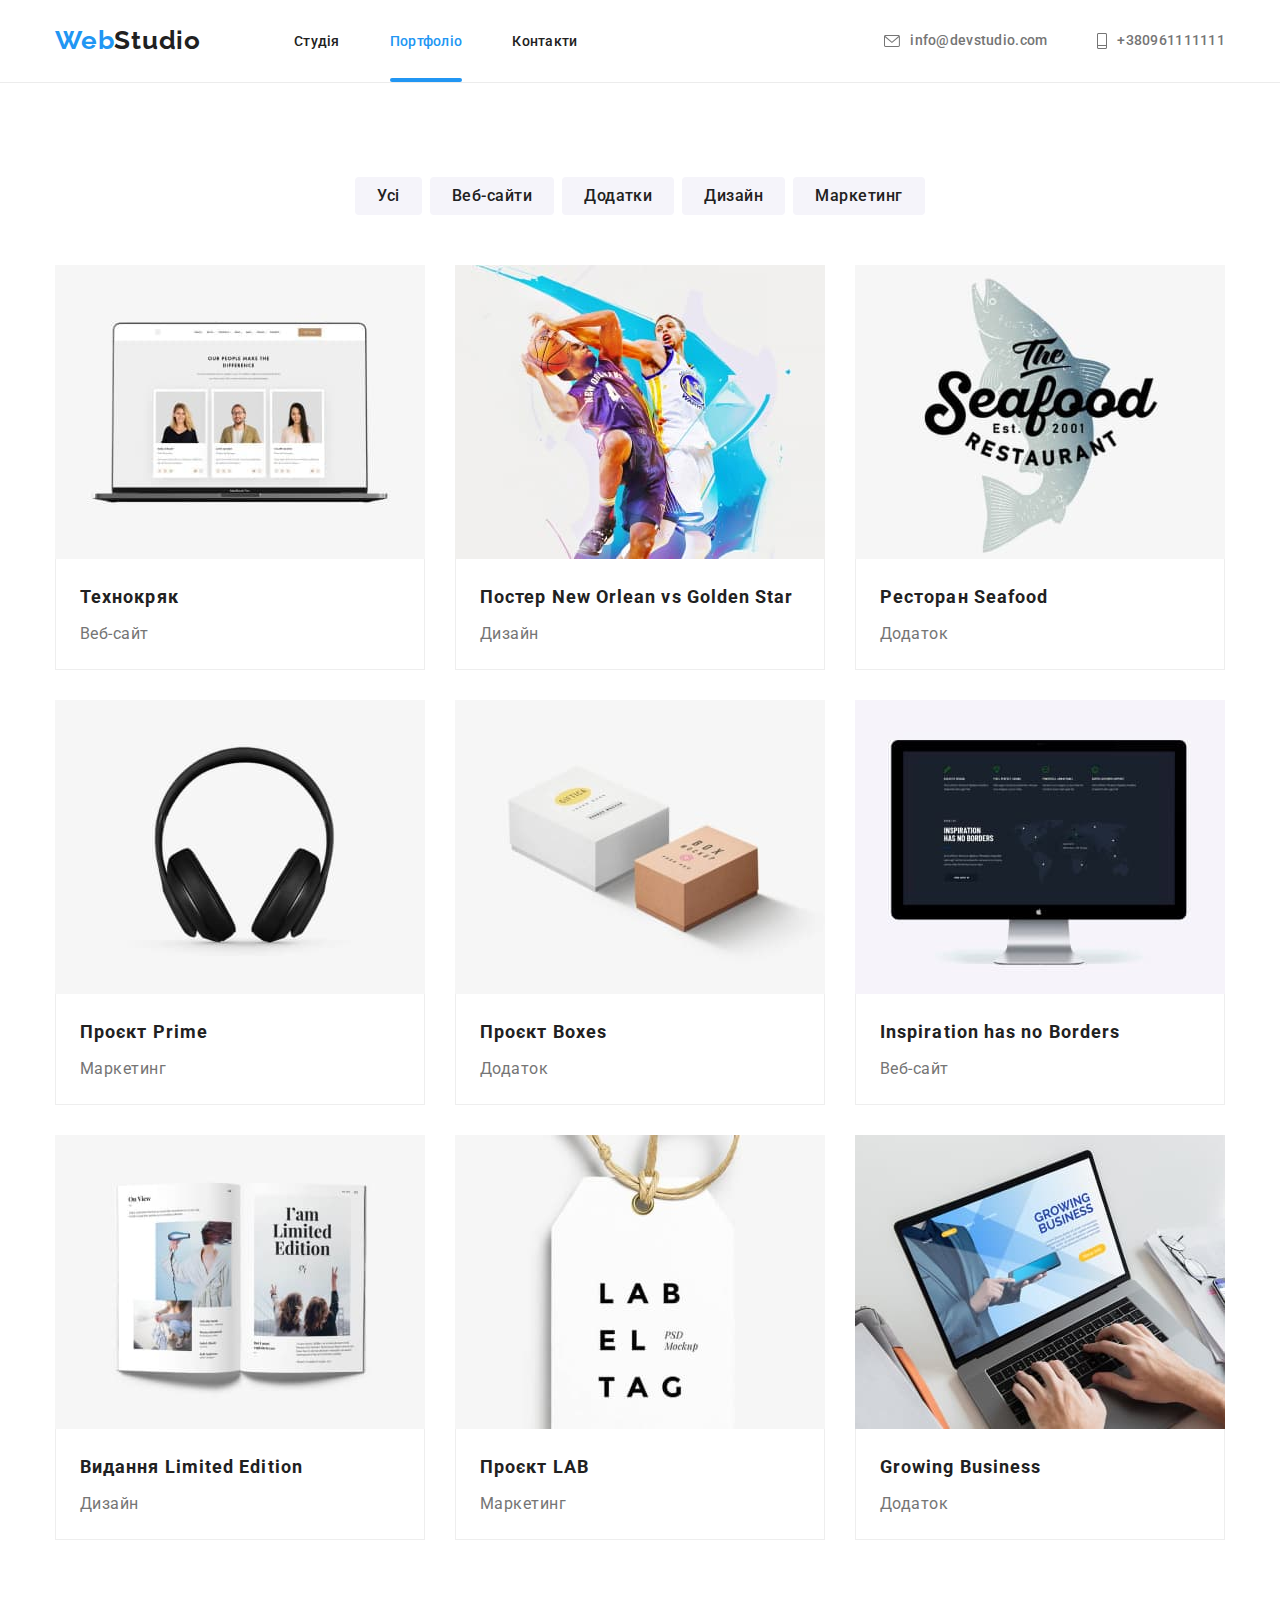
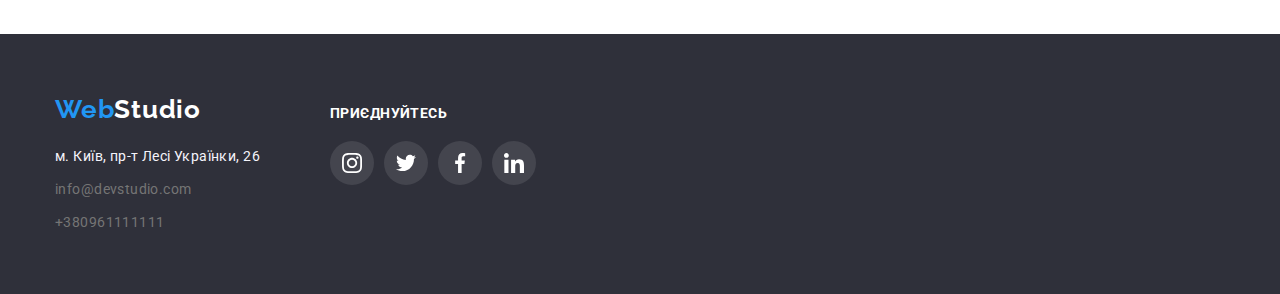
==== portfolio.html @ 6c76eaa4 "Initial commit" ====
<!DOCTYPE html>
<html lang="uk">
  <head>
    <meta charset="UTF-8" />
    <meta http-equiv="X-UA-Compatible" content="IE=edge" />
    <meta name="viewport" content="width=device-width, initial-scale=1.0" />
    <link rel="preconnect" href="https://fonts.googleapis.com" />
    <link rel="preconnect" href="https://fonts.gstatic.com" crossorigin />
    <link
      rel="stylesheet"
      href="https://cdnjs.cloudflare.com/ajax/libs/modern-normalize/1.1.0/modern-normalize.min.css"
    />
    <link
      href="https://fonts.googleapis.com/css2?family=Raleway:wght@700&family=Roboto:wght@400;500;700;900&display=swap"
      rel="stylesheet"
    />
    <title>Портфоліо</title>
    <link rel="stylesheet" href="./css/styles.css" />
  </head>
  <body>
    <header class="header">
      <div class="container header-nav">
        <a href="./index.html" rel="noopener noreferrer nofollow" class="logo">
          <span class="logo-text">Web</span>Studio</a
        >
        <nav class="nav">
          <ul class="header-list list">
            <li class="header-li">
              <a
                href="./index.html"
                rel="noopener noreferrer nofollow"
                class="link"
                >Студія</a
              >
            </li>
            <li class="header-li">
              <a
                href="./portfolio.html"
                rel="noopener noreferrer nofollow"
                class="header-link link"
                >Портфоліо</a
              >
            </li>
            <li class="header-li">
              <a href="" rel="noopener noreferrer nofollow" class="link"
                >Контакти</a
              >
            </li>
          </ul>
        </nav>
        <ul class="header-list-cont list">
          <li class="list-cont">
            <a
              href="mailto:info@devstudio.com"
              rel="noopener noreferrer nofollow"
              class="header-link-cont link"
            >
              <svg class="icon-mail" width="16px" height="12px">
                <use href="./images/symbol-defs.svg#icon-mail"></use>
              </svg>
              info@devstudio.com</a
            >
          </li>
          <li class="list-cont">
            <a
              href="tel:+380961111111"
              rel="noopener noreferrer nofollow"
              class="header-link-cont link"
            >
              <svg class="icon-tel" width="10px" height="16px">
                <use href="./images/symbol-defs.svg#icon-tel"></use>
              </svg>
              +380961111111</a
            >
          </li>
        </ul>
      </div>
    </header>
    <main class="portfolio-main">
      <h1 class="visually-hidden">Наші роботи</h1>
      <section class="portfolio-section">
        <div class="container">
          <h2 class="visually-hidden">Наші роботи</h2>
          <ul class="list button-list">
            <li class="link-button">
              <button type="button" class="button">Усі</button>
            </li>
            <li class="link-button">
              <button type="button" class="button">Веб-сайти</button>
            </li>
            <li class="link-button">
              <button type="button" class="button">Додатки</button>
            </li>
            <li class="link-button">
              <button type="button" class="button">Дизайн</button>
            </li>
            <li class="link-button">
              <button type="button" class="button">Маркетинг</button>
            </li>
          </ul>

          <ul class="list list-portfolio">
            <li class="card">
              <a href="" class="list card-link">
                <div class="overlay-card">
                  <img
                    src="./images/img7.jpg"
                    alt="Технокряк"
                    width="370"
                    class="img"
                  />
                  <div class="overlay">
                    <p class="overlay-description">
                      Ресурс пропонує комплексні пропозиції з різним рівнем
                      функціоналу та сервісів. Все це дозволить відвідувачу
                      отримати вичерпні відомості про компанію чи приватну особу.
                    </p>
                  </div>
                </div>
              
                <div class="card-portfolio">
                  <h3 class="portfolio-title">Технокряк</h3>
                  <p class="portfolio-description">Веб-сайт</p>
                </div>
              </a>
            </li>

            <li class="card">
              <a href="" class="list card-link">
                <div class="overlay-card">
                <img
                  src="./images/img8.jpg"
                  alt="Постер New Orlean vs Golden Star"
                  width="370"
                  class="img"
                />
              
                <div class="overlay">
                  <p class="overlay-description">
                    Ресурс пропонує комплексні пропозиції з різним рівнем
                    функціоналу та сервісів. Все це дозволить відвідувачу
                    отримати вичерпні відомості про компанію чи приватну особу.
                  </p>
                </div>
              </div>
                <div class="card-portfolio">
                  <h3 class="portfolio-title">
                    Постер New Orlean vs Golden Star
                  </h3>
                  <p class="portfolio-description">Дизайн</p>
                </div>
              
              </a>
            </li>

            <li class="card">
              <a href="" class="list card-link">
                <div class="overlay-card">
                <img
                  src="./images/img9.jpg"
                  alt=">Ресторан Seafood"
                  width="370"
                  class="img"
                />
                <div class="overlay">
                  <p class="overlay-description">
                    Ресурс пропонує комплексні пропозиції з різним рівнем
                    функціоналу та сервісів. Все це дозволить відвідувачу
                    отримати вичерпні відомості про компанію чи приватну особу.
                  </p>
                </div>
              </div>
                <div class="card-portfolio">
                  <h3 class="portfolio-title">Ресторан Seafood</h3>
                  <p class="portfolio-description">Додаток</p>
                </div>
              </a>
            </li>

            <li class="card">
              <a href="" class="list card-link">
                <div class="overlay-card">
                <img
                  src="./images/img10.jpg"
                  alt="Проєкт Prime"
                  width="370"
                  class="img"
                />
              
                <div class="overlay">
                  <p class="overlay-description">
                    Ресурс пропонує комплексні пропозиції з різним рівнем
                    функціоналу та сервісів. Все це дозволить відвідувачу
                    отримати вичерпні відомості про компанію чи приватну особу.
                  </p>
                </div>
              </div>
                <div class="card-portfolio">
                  <h3 class="portfolio-title">Проєкт Prime</h3>
                  <p class="portfolio-description">Маркетинг</p>
                </div>
              </a>
            </li>

            <li class="card">
              <a href="" class="list card-link">
                <div class="overlay-card">
                <img
                  src="./images/img11.jpg"
                  alt="Проєкт Boxes"
                  width="370"
                  class="img"
                />
                <div class="overlay">
                  <p class="overlay-description">
                    Ресурс пропонує комплексні пропозиції з різним рівнем
                    функціоналу та сервісів. Все це дозволить відвідувачу
                    отримати вичерпні відомості про компанію чи приватну особу.
                  </p>
                </div>
              </div>
                <div class="card-portfolio">
                  <h3 class="portfolio-title">Проєкт Boxes</h3>
                  <p class="portfolio-description">Додаток</p>
                </div>
              </a>
            </li>

            <li class="card">
              <a href="" class="list card-link">
                <div class="overlay-card">
                <img
                  src="./images/img12.jpg"
                  alt="Inspiration has no Borders"
                  width="370"
                  class="img"
                />
                <div class="overlay">
                  <p class="overlay-description">
                    Ресурс пропонує комплексні пропозиції з різним рівнем
                    функціоналу та сервісів. Все це дозволить відвідувачу
                    отримати вичерпні відомості про компанію чи приватну особу.
                  </p>
                </div>
              </div>
                <div class="card-portfolio">
                  <h3 class="portfolio-title">Inspiration has no Borders</h3>
                  <p class="portfolio-description">Веб-сайт</p>
                </div>
              </a>
            </li>

            <li class="card">
              <a href="" class="list card-link">
                <div class="overlay-card">
                <img
                  src="./images/img13.jpg"
                  alt="Видання Limited Edition"
                  width="370"
                  class="img"
                />
                <div class="overlay">
                  <p class="overlay-description">
                    Ресурс пропонує комплексні пропозиції з різним рівнем
                    функціоналу та сервісів. Все це дозволить відвідувачу
                    отримати вичерпні відомості про компанію чи приватну особу.
                  </p>
                </div>
              </div>
                <div class="card-portfolio">
                  <h3 class="portfolio-title">Видання Limited Edition</h3>
                  <p class="portfolio-description">Дизайн</p>
                </div>
              </a>
            </li>

            <li class="card">
              <a href="" class="list card-link">
                <div class="overlay-card">
                <img
                  src="./images/img14.jpg"
                  alt="Проєкт LAB"
                  width="370"
                  class="img"
                />
                <div class="overlay">
                  <p class="overlay-description">
                    Ресурс пропонує комплексні пропозиції з різним рівнем
                    функціоналу та сервісів. Все це дозволить відвідувачу
                    отримати вичерпні відомості про компанію чи приватну особу.
                  </p>
                </div>
              </div>
                <div class="card-portfolio">
                  <h3 class="portfolio-title">Проєкт LAB</h3>
                  <p class="portfolio-description">Маркетинг</p>
                </div>
              </a>
            </li>

            <li class="card">
              <a href="" class="list card-link">
                <div class="overlay-card">
                <img
                  src="./images/img15.jpg"
                  alt="Growing Business"
                  width="370"
                  class="img"
                />
                <div class="overlay">
                  <p class="overlay-description">
                    Ресурс пропонує комплексні пропозиції з різним рівнем
                    функціоналу та сервісів. Все це дозволить відвідувачу
                    отримати вичерпні відомості про компанію чи приватну особу.
                  </p>
                </div>
              </div>
                <div class="card-portfolio">
                  <h3 lang="eu" class="portfolio-title">Growing Business</h3>
                  <p class="portfolio-description">Додаток</p>
                </div>
              </a>
            </li>
          </ul>
        </div>
      </section>
    </main>
    <footer class="footer">
      <div class="container footer-flex">
        <div>
          <a
            href="./index.html"
            rel="noopener noreferrer nofollow"
            target="_blank"
            class="logo-footer"
          >
            <span class="logo-text">Web</span>Studio</a
          >
          <address class="addres">
            <ul class="list footer-list">
              <li class="footer-li">
                <a
                  href="https://goo.gl/maps/xgTz5kR5NBUtv65ZA"
                  class="link-address"
                  target="_blank"
                  rel="noreferrer noopener nofollow"
                  >м. Київ, пр-т Лесі Українки, 26</a
                >
              </li>
              <li class="footer-li">
                <a
                  href="mailto:info@devstudio.com"
                  rel="noopener noreferrer nofollow"
                  class="footer-link"
                  >info@devstudio.com</a
                >
              </li>
              <li class="footer-li">
                <a
                  href="tel:+380961111111"
                  rel="noopener noreferrer nofollow"
                  class="footer-link"
                  >+380961111111</a
                >
              </li>
            </ul>
          </address>
        </div>
        <div>
          <b class="title-icon">ПРИЄДНУЙТЕСЬ</b>
          <ul class="list list-footer-icon">
            <li class="li-footer-icon">
              <a href="" class="link-footer-icon">
                <svg class="icon-footer" width="20px" height="20px">
                  <use href="./images/symbol-defs.svg#icon-instagram"></use>
                </svg>
              </a>
            </li>
            <li class="li-footer-icon">
              <a href="" class="link-footer-icon">
                <svg class="icon-footer" width="20px" height="20px">
                  <use href="./images/symbol-defs.svg#icon-twiter"></use>
                </svg>
              </a>
            </li>
            <li class="li-footer-icon">
              <a href="" class="link-footer-icon">
                <svg class="icon-footer" width="20px" height="20px">
                  <use href="./images/symbol-defs.svg#icon-facebook"></use>
                </svg>
              </a>
            </li>
            <li class="li-footer-icon">
              <a href="" class="link-footer-icon">
                <svg class="icon-footer" width="20px" height="20px">
                  <use href="./images/symbol-defs.svg#icon-linkedin"></use>
                </svg>
              </a>
            </li>
          </ul>
        </div>
      </div>
    </footer>
  </body>
</html>
---- css/styles.css ----
:root {
  --primary-text-color: #757575;
  --secondary-text-color: #212121;
  --accent-color: #2196f3;
  --title-color: #ffffff;
  --footer-color: #2f303a;
  --button-color: #f5f4fa;
  --secondary-accent-color: #188ce8;
  --section-bc-hero: #f5f4fa;
  --border-card-color: solid#EEEEEE;
  --color-svg: #afb1b8;
}

body {
  background-color: var(--title-color);
  font-family: "Roboto", sans-serif;
  font-weight: 400;
  color: var(--primary-text-color);
}

.list {
  list-style: none;
  text-decoration: none;
  margin: 0;
  padding: 0;
}

.button-title {
  padding: 10px 32px;
  border-radius: 4px;
  display: inline-block;
  border: none;
  min-width: 216px;
  background-color: var(--accent-color);
  font-weight: 700;
  font-size: 16px;
  line-height: 1.9;
  letter-spacing: 0.06em;
  color: var(--title-color);
  cursor: pointer;

  transition: background-color 250ms cubic-bezier(0.4, 0, 0.2, 1);
}

.button-title:hover,
.button-title:focus {
  background-color: var(--secondary-accent-color);
  color: var(--title-color);
}

.button {
  padding: 6px 22px;
  display: inline-block;
  border: none;
  border-radius: 4px;

  font-weight: 500;
  font-size: 16px;
  line-height: 1.6;
  letter-spacing: 0.03em;
  cursor: pointer;
  color: var(--secondary-text-color);
  background-color: var(--button-color);

  transition: color 250ms cubic-bezier(0.4, 0, 0.2, 1),
    background-color 250ms cubic-bezier(0.4, 0, 0.2, 1),
    box-shadow 250ms cubic-bezier(0.4, 0, 0.2, 1);
}

.button:hover,
.button:focus {
  background-color: var(--accent-color);
  color: var(--title-color);
  box-shadow: 0px 3px 3px rgb(0 0 0 / 25%), 0px 3px 3px rgb(0 0 0 / 25%),
    0px 1px 2px rgb(0 0 0 / 12%);
}

.container {
  margin-left: auto;
  margin-right: auto;
  width: 1200px;
  padding-left: 15px;
  padding-right: 15px;
}

h1,
h2,
h3,
h4,
h5,
h6 {
  margin: 0;
}

ul {
  padding-left: 0;
}

p {
  margin: 0;
}

.visually-hidden {
  position: absolute;
  width: 1px;
  height: 1px;
  margin: -1px;
  border: 0;
  padding: 0;

  white-space: nowrap;
  clip-path: inset(100%);
  clip: rect(0 0 0 0);
  overflow: hidden;
}

/* header */

.header {
  border-bottom: 1px solid #ececec;
}

.header-nav {
  display: flex;
  align-items: center;
}

.logo {
  font-family: "Raleway";
  font-weight: 700;
  font-size: 26px;
  line-height: 1.3;
  letter-spacing: 0.03em;
  text-decoration: none;
  color: var(--secondary-text-color);
}

.logo-text {
  color: var(--accent-color);
}

.nav {
  margin-left: 93px;
}

.header-list {
  display: flex;
  gap: 50px;
}

.link {
  padding: 32px 0px;
  position: relative;
  display: block;

  text-decoration: none;
  font-weight: 500;
  font-size: 14px;
  line-height: 1.3;
  letter-spacing: 0.02em;
  color: var(--secondary-text-color);

  transition: color 250ms cubic-bezier(0.4, 0, 0.2, 1);
}

.header-link {
  display: block;
  padding: 32px 0px;

  color: var(--accent-color);
  font-weight: 500;
  font-size: 14px;
  line-height: 1.3;
  letter-spacing: 0.02em;
  text-decoration: none;
}

.header-link::after {
  position: absolute;
  bottom: 0;

  content: "";
  display: block;
  width: 100%;
  height: 4px;
  background-color: var(--accent-color);
  border-radius: 2px;
}

.link:hover,
.link:focus {
  color: var(--accent-color);
}

.header-list-cont {
  display: flex;
  margin-left: auto;
  gap: 50px;
  align-items: center;
}

.header-link-cont {
  display: block;
  display: flex;
  align-items: center;

  color: var(--primary-text-color);
  font-weight: 500;
  font-size: 14px;
  line-height: 1.1;
  letter-spacing: 0.02em;
}

.icon-mail {
  margin-right: 10px;
  fill: currentColor;
}

.icon-tel {
  margin-right: 10px;
  fill: currentColor;
}

/* studio main */

.studio {
  width: 1600px;
  height: 600px;
  margin: auto;
  padding: 200px 0;
  background-color: #2f303a;
  text-align: center;
  background-image: linear-gradient(
      to right,
      rgba(47, 48, 58, 0.4),
      rgba(47, 48, 58, 0.4)
    ),
    url(../images/Imgbc.jpg);
  background-repeat: no-repeat;
  background-size: contain;
  background-position: center;
}

.studio-title {
  font-weight: 900;
  font-size: 44px;
  line-height: 1.3;
  color: var(--title-color);
  letter-spacing: 0.06em;
  margin-bottom: 30px;
}

/* section-studio */

.section-studio {
  padding: 94px 0;
}

.divsvg {
  width: 270px;
  height: 120px;
  margin-bottom: 30px;
  background-color: var(--button-color);
  display: flex;
  justify-content: center;
  align-items: center;
}

.list-studio {
  display: flex;
}

.list-studio .list-st-item + .list-st-item {
  margin-left: 30px;
}

.list-st-item {
  max-width: 270px;
}

.secondary-title {
  margin-bottom: 10px;

  font-weight: 700;
  font-size: 14px;
  line-height: 1.1;
  letter-spacing: 0.03em;
  color: var(--secondary-text-color);
}

.studio-description {
  margin: 0;

  font-size: 14px;
  line-height: 1.7;
  letter-spacing: 0.03em;
}

/* section work */

.section-work {
  padding-bottom: 94px;
}

.section-title {
  text-align: center;
  margin-bottom: 50px;

  font-weight: 700;
  font-size: 36px;
  line-height: 1.2;
  letter-spacing: 0.03em;
  color: var(--secondary-text-color);
}

.list-work {
  display: flex;
}

.list-work .list-work-item + .list-work-item {
  margin-left: 30px;
}

.work-img {
  position: relative;
}

.box-title-img {
  position: absolute;
  bottom: 0;

  width: 100%;
  height: 70px;
  background-color: rgba(47, 48, 58, 0.8);
}

.title-img {
  position: absolute;
  top: 50%;
  left: 50%;
  transform: translate(-50%, -50%);

  font-size: 14px;
  line-height: 1, 1;
  letter-spacing: 3%;
  color: var(--title-color);
}

/* section hero */

.section-hero {
  padding: 94px 0;
  background-color: var(--section-bc-hero);
}

.title-team {
  text-align: center;
  margin-bottom: 50px;

  font-weight: 700;
  font-size: 36px;
  line-height: 1.2;
  letter-spacing: 0.03em;
  color: var(--secondary-text-color);
}

.card-main {
  padding: 30px 0;
}

.list-team .link-team + .link-team {
  margin-left: 30px;
}

.list-team {
  display: flex;
  text-align: center;
}

.link-team {
  box-shadow: 0px 1px 3px rgb(0 0 0 / 12%), 0px 1px 1px rgb(0 0 0 / 14%),
    0px 2px 1px rgb(0 0 0 / 20%);
  border-radius: 0px 0px 4px 4px;
  background-color: var(--title-color);
}

.hero-title {
  margin-bottom: 10px;

  font-weight: 500;
  font-size: 16px;
  line-height: 1.2;
  letter-spacing: 0.03em;
  color: var(--secondary-text-color);
}

.hero-description {
  font-size: 16px;
  line-height: 1.2;
  letter-spacing: 0.03em;
}

.list-hero-icon {
  margin-top: 16px;
  display: flex;
  align-items: center;
  justify-content: center;
  gap: 10px;
}

.link-hero-icon {
  width: 44px;
  height: 44px;
}

.link-icon {
  display: block;
  display: flex;
  align-items: center;
  justify-content: center;

  width: 100%;
  height: 100%;

  background-color: var(--title-color);
  color: var(--color-svg);
  border-radius: 24px;

  transition: background-color 250ms cubic-bezier(0.4, 0, 0.2, 1),
    color 250ms cubic-bezier(0.4, 0, 0.2, 1);
}

.link-icon:focus,
.link-icon:hover {
  color: var(--title-color);
  background-color: var(--accent-color);
}

/* portfolio */

.img {
  display: block;
}

.portfolio-section {
  padding: 94px 0;
}

.button-list {
  justify-content: center;
  display: flex;

  margin-bottom: 50px;
  gap: 8px;
}

.list-portfolio {
  display: flex;
  flex-wrap: wrap;
  gap: 30px;
}

.card-link {
  display: block;

  transition: box-shadow 250ms cubic-bezier(0.4, 0, 0.2, 1);
}

.card-link:hover,
.card-link:focus {
  box-shadow: 1px 4px 6px rgb(0 0 0 / 16%), 0px 4px 4px rgb(0 0 0 / 6%),
    0px 1px 1px rgb(0 0 0 / 12%);
}

.card {
  max-width: 370px;
}

.card-portfolio {
  padding: 20px 24px;
  border: 1px solid #eeeeee;
  border-top: 0;
}

.portfolio-title {
  margin-bottom: 4px;

  font-weight: 700;
  font-size: 18px;
  line-height: 2;
  letter-spacing: 0.06em;
  color: var(--secondary-text-color);
}

.portfolio-description {
  font-size: 16px;
  line-height: 30px;
  letter-spacing: 0.03em;
  color: var(--primary-text-color);
}

.overlay-card {
  position: relative;
  display: block;
  overflow: hidden;
}

.overlay {
  position: absolute;
  display: block;

  left: 0;
  top: 0;

  transform: translateY(+100%);

  width: 100%;
  height: 100%;

  background-color: rgba(33, 150, 243, 0.9);
}

.card-link:hover .overlay,
.card-link:focus .overlay {
  transform: translateY(0);
  transition: transform 250ms cubic-bezier(0.4, 0, 0.2, 1);
}

.overlay-description {
  margin: 63px 24px;

  font-size: 18px;
  line-height: 1.6;
  letter-spacing: 3%;
  color: var(--title-color);
}

/* section-clients */

.section-clients {
  padding: 94px 0;
}

.list-clients {
  display: flex;
  justify-content: center;
  align-items: center;
  gap: 30px;
}

.li-clients {
  width: 170px;
  height: 92px;
}

.link-icon-clients {
  display: block;
  display: flex;
  justify-content: center;
  align-items: center;

  width: 100%;
  height: 100%;
  border: 1px solid var(--color-svg);
  border-radius: 4px;
  color: var(--color-svg);
  background-color: var(--title-color);

  transition: color 250ms cubic-bezier(0.4, 0, 0.2, 1),
    border 250ms cubic-bezier(0.4, 0, 0.2, 1);
}

.link-icon-clients:hover,
.link-icon-clients:focus {
  border-color: var(--accent-color);
  background-color: var(--title-color);
  color: var(--accent-color);
}

.icon-clients {
  fill: currentColor;
}

.icon-clients:hover,
.icon-clients:focus {
  fill: var(--accent-color);
}

/* footer */

.footer-link:hover,
.footer-link:focus {
  color: var(--accent-color);
}

.footer-flex {
  display: flex;
  align-items: baseline;
  gap: 70px;
}

.footer {
  padding: 60px 0;

  background-color: var(--footer-color);
}

.logo-footer {
  display: block;
  margin-bottom: 20px;

  font-family: "Raleway";
  font-weight: 700;
  font-size: 26px;
  line-height: 1.2;
  letter-spacing: 0.03em;
  text-decoration: none;
  color: var(--title-color);
}

.addres {
  font-style: normal;
}

.link-address {
  font-size: 14px;
  line-height: 1.7;
  letter-spacing: 0.03em;
  color: var(--button-color);
  text-decoration: none;

  transition: color 250ms cubic-bezier(0.4, 0, 0.2, 1);
}

.link-address:hover,
.link-address:focus {
  color: var(--accent-color);
}

.footer-li {
  margin-bottom: 9px;
}

.footer-li:last-child {
  margin: 0;
}

.footer-link {
  font-size: 14px;
  line-height: 1.7;
  letter-spacing: 0.03em;
  color: var(--primary-text-color);
  text-decoration: none;

  transition: color 250ms cubic-bezier(0.4, 0, 0.2, 1);
}

.list-footer-icon {
  display: flex;
  gap: 10px;
}

.li-footer-icon {
  width: 44px;
  height: 44px;
}

.link-footer-icon {
  display: block;
  display: flex;
  align-items: center;
  justify-content: center;

  width: 100%;
  height: 100%;

  background-color: rgba(255, 255, 255, 0.1);
  color: var(--title-color);
  border-radius: 24px;

  transition: background-color 250ms cubic-bezier(0.4, 0, 0.2, 1);
}

.link-footer-icon:hover,
.link-footer-icon:focus {
  fill: var(--title-color);
  background-color: var(--accent-color);
}

.title-icon {
  display: block;
  margin-bottom: 20px;

  font-size: 14px;
  line-height: 1.1;
  letter-spacing: 0.03em;

  color: var(--title-color);
}

.footer-input {
margin-left: 93px;
}


.footer-input-list {
  display: flex;
  gap: 12px;
}

.footer-input-email {
  width: 358px;
  height: 50px;
  padding-left: 10px;

  background-color: var(--footer-color);
  border: 1px solid rgba(255, 255, 255, 0.3);
  border-radius: 4px;
}

.btn-footer {
  display: flex;
  align-items: center;
  justify-content: center;
  gap: 10px;
  cursor: pointer;
  border: none;
  border-radius: 4px;

  padding: 10px 28px;

  font-weight: 700;
  font-size: 16px;
  line-height: 1.9;
  letter-spacing: 0.06em;

  color: var(--title-color);
  background-color: var(--accent-color);
  box-shadow: 0px 4px 4px rgb(0 0 0 / 15%);
  transition: background-color 250ms cubic-bezier(0.4, 0, 0.2, 1);
}

.btn-footer:hover,
.btn-footer:focus {
  background-color: var(--secondary-accent-color);
}

/* backdrop */

.backdrop {
  position: fixed;
  top: 0;
  left: 0;
  width: 100%;
  height: 100%;

  background-color: rgba(0, 0, 0, 0.2);

  opacity: 1;

  transition: opacity 250ms cubic-bezier(0.4, 0, 0.2, 1);
}

.backdrop.is-hidden {
  opacity: 0;
  pointer-events: none;
}

.modal {
  position: absolute;
  top: 50%;
  left: 50%;
  transform: translate(-50%, -50%) scale(1);

  width: 528px;
  height: 581px;

  transition: transform 250ms cubic-bezier(0.4, 0, 0.2, 1);

  background-color: var(--title-color);
  border-radius: 4px;
  box-shadow: 0px 2px 1px rgba(0, 0, 0, 20%), 0px 1px 1px rgba(0, 0, 0, 14%),
    0px 1px 3px rgba(0, 0, 0, 12%);
}

.backdrop.is-hidden .modal {
  transform: translate(-50%, -50%) scale(0);
}

.icon-close {
  background-color: var(--title-color);
}

.button-close {
  position: absolute;

  top: 0;
  right: 0;
  margin-top: 8px;
  margin-right: 8px;

  width: 30px;
  height: 30px;

  background-color: var(--title-color);
  border-radius: 16px;
  border: 1px solid rgba(0, 0, 0, 0.1);

  transition: fill 250ms cubic-bezier(0.4, 0, 0.2, 1),
    border 250ms cubic-bezier(0.4, 0, 0.2, 1);
}

.button-close:hover,
.button-close:focus {
  fill: var(--accent-color);
  border-color: var(--accent-color);
}

.title-modal {
  text-align: center;
  margin-bottom: 12px;

  width: 448px;

  font-weight: 700;
  font-size: 20px;
  line-height: 1.15;
  letter-spacing: 0.03em;
  color: var(--secondary-text-color);
}

.form {
  position: absolute;
  top: 40px;
  left: 40px;

  width: 448px;
}
.form-group {
  position: relative;

  display: flex;
  flex-direction: column;

  margin-bottom: 10px;
}
.form-group label {
  margin-bottom: 4px;

  font-size: 14px;
  line-height: 1.1;
  letter-spacing: 0.01em;
}

.form-input {
  padding-left: 40px;

  height: 40px;
  border: 1px solid rgba(33, 33, 33, 0.2);
  border-radius: 4px;
  transition: border 250ms cubic-bezier(0.4, 0, 0.2, 1);
}
.icon-modal {
  position: absolute;
  display: inline-block;
  top: 31px;
  left: 12px;

  width: 18px;
  height: 18px;
  transition: fill 250ms cubic-bezier(0.4, 0, 0.2, 1);
}

.form-input:focus ~ .icon-modal {
  fill: var(--accent-color);
}

.form-input:focus {
  border-color: var(--accent-color);
}

.textarea {
  resize: none;
  height: 120px;

  border: 1px solid rgba(33, 33, 33, 0.2);
  transition: border 250ms cubic-bezier(0.4, 0, 0.2, 1);
}
.textarea:focus {
  border: var(--accent-color);
}

.checkbox {
  appearance: none;
  position: absolute;
}

.checkbox-icon {
  display: inline-block;
  margin-right: 9px;

  width: 16px;
  height: 15px;
  border: 2px solid var(--secondary-text-color);

  transition: background-color 250ms cubic-bezier(0.4, 0, 0.2, 1),
    fill 250ms cubic-bezier(0.4, 0, 0.2, 1);
}

.checkbox:checked + .checkbox-icon {
  border-color: transparent;
  background-color: var(--accent-color);
  background-image: url("../images/check.svg");
  background-size: contain;
  background-origin: border-box;
  background-repeat: no-repeat;
  background-position: 50% 50%;
}

.label-checkbox {
  display: flex;
  align-items: center;
  justify-content: center;

  font-size: 14px;
  line-height: 1.7;
  letter-spacing: 0.03em;
}

.checkbox-link {
  margin-left: 5px;

  color: var(--accent-color);
}

.btn-modal {
  position: absolute;
  bottom: 40px;
  left: 164px;

  padding: 10px 52px;
  cursor: pointer;
  border: none;
  border-radius: 4px;
  
  box-shadow: 0px 4px 4px rgb(0 0 0 / 15%);
  transition: background-color 250ms cubic-bezier(0.4, 0, 0.2, 1);

  font-weight: 700;
  font-size: 16px;
  line-height: 1.9;
  letter-spacing: 0.06em;
  color: var(--title-color);
  background-color: var(--accent-color);
}

.btn-modal:hover,
.btn-modal:focus {
  background-color: var(--secondary-accent-color);
}
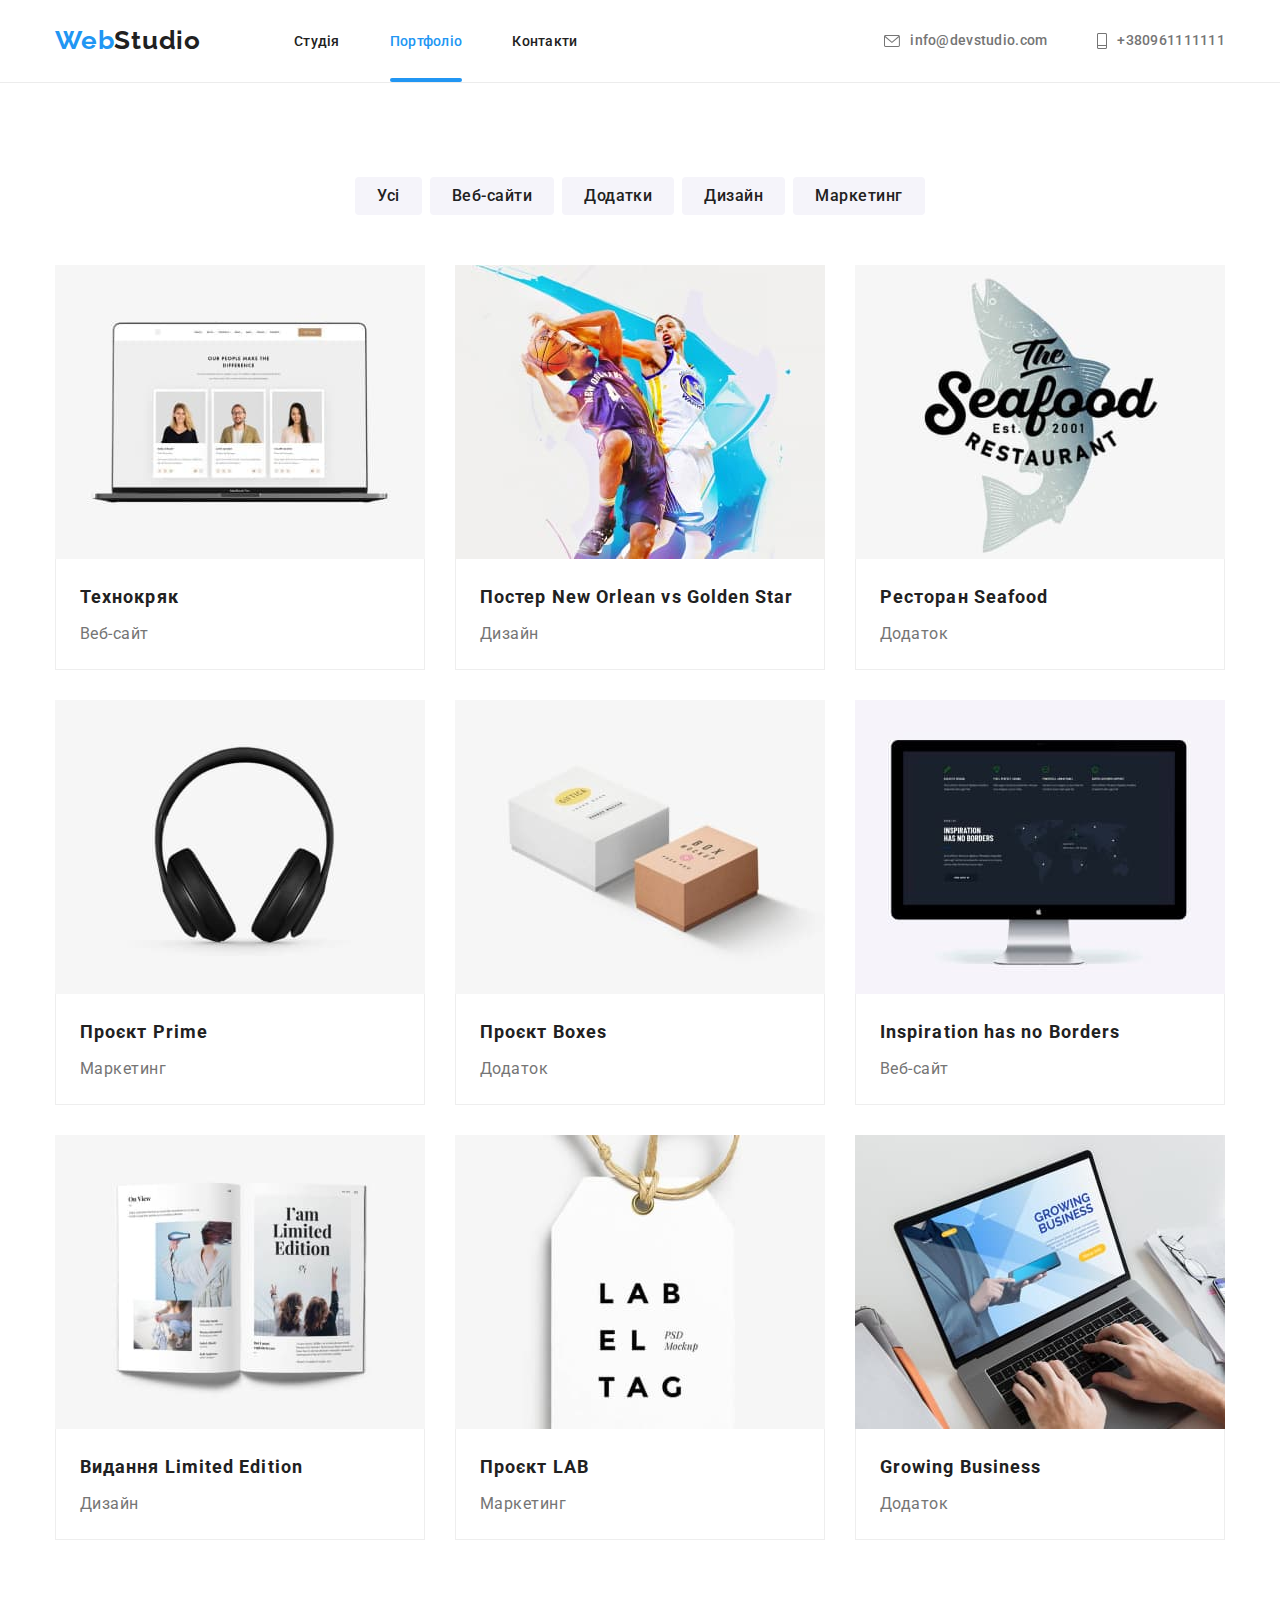
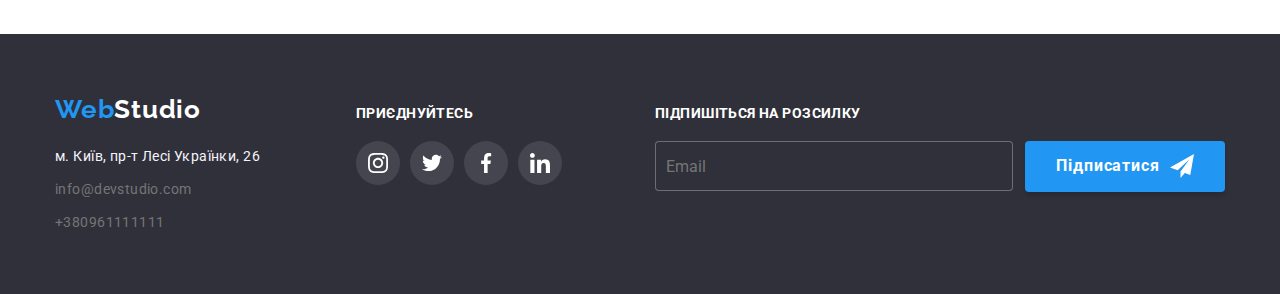
==== commit 14836249: "update" ====
--- a/portfolio.html
+++ b/portfolio.html
@@ -327,7 +327,7 @@
     </main>
     <footer class="footer">
       <div class="container footer-flex">
-        <div>
+        <div class="footer-adress">
           <a
             href="./index.html"
             rel="noopener noreferrer nofollow"
@@ -366,7 +366,7 @@
             </ul>
           </address>
         </div>
-        <div>
+        <div class="social">
           <b class="title-icon">ПРИЄДНУЙТЕСЬ</b>
           <ul class="list list-footer-icon">
             <li class="li-footer-icon">
@@ -399,6 +399,23 @@
             </li>
           </ul>
         </div>
+        <div class="footer-input">
+          <b class="title-icon">ПІДПИШІТЬСЯ НА РОЗСИЛКУ</b> 
+          <ul class="list footer-input-list" >
+            <li>
+              <label>
+                <input class="footer-input-email" type="email" name="email" placeholder="Email">
+              </label>
+            </li>
+            <li>
+              <button type="submit" class="btn-footer">Підписатися 
+                <svg width="24px" height="24px">
+                  <use href="./images/symbol-defs.svg#icon-send"></use>
+                </svg>
+              </button>
+            </li>
+          </ul>
+        </div>
       </div>
     </footer>
   </body>
--- a/css/styles.css
+++ b/css/styles.css
@@ -596,7 +596,6 @@
 .footer-flex {
   display: flex;
   align-items: baseline;
-  gap: 70px;
 }
 
 .footer {
@@ -617,7 +616,10 @@
   text-decoration: none;
   color: var(--title-color);
 }
-
+.footer-adress {
+  width: 231px;
+  margin-right: 70px;
+}
 .addres {
   font-style: normal;
 }
@@ -654,6 +656,7 @@
 
   transition: color 250ms cubic-bezier(0.4, 0, 0.2, 1);
 }
+
 
 .list-footer-icon {
   display: flex;
@@ -699,7 +702,8 @@
 }
 
 .footer-input {
-margin-left: 93px;
+  width: 570px;
+  margin-left: 93px;
 }
 
 
@@ -728,6 +732,7 @@
   border-radius: 4px;
 
   padding: 10px 28px;
+  width: 200px;
 
   font-weight: 700;
   font-size: 16px;
@@ -757,7 +762,6 @@
   background-color: rgba(0, 0, 0, 0.2);
 
   opacity: 1;
-
   transition: opacity 250ms cubic-bezier(0.4, 0, 0.2, 1);
 }
 
@@ -882,6 +886,7 @@
 .textarea {
   resize: none;
   height: 120px;
+  padding: 12px 16px;
 
   border: 1px solid rgba(33, 33, 33, 0.2);
   transition: border 250ms cubic-bezier(0.4, 0, 0.2, 1);
@@ -891,8 +896,14 @@
 }
 
 .checkbox {
-  appearance: none;
-  position: absolute;
+  position: absolute;
+  width: 1px;
+  height: 1px;
+  margin: -1px;
+  border: 0;
+  padding: 0;
+  clip: rect(0 0 0 0);
+  overflow: hidden;
 }
 
 .checkbox-icon {
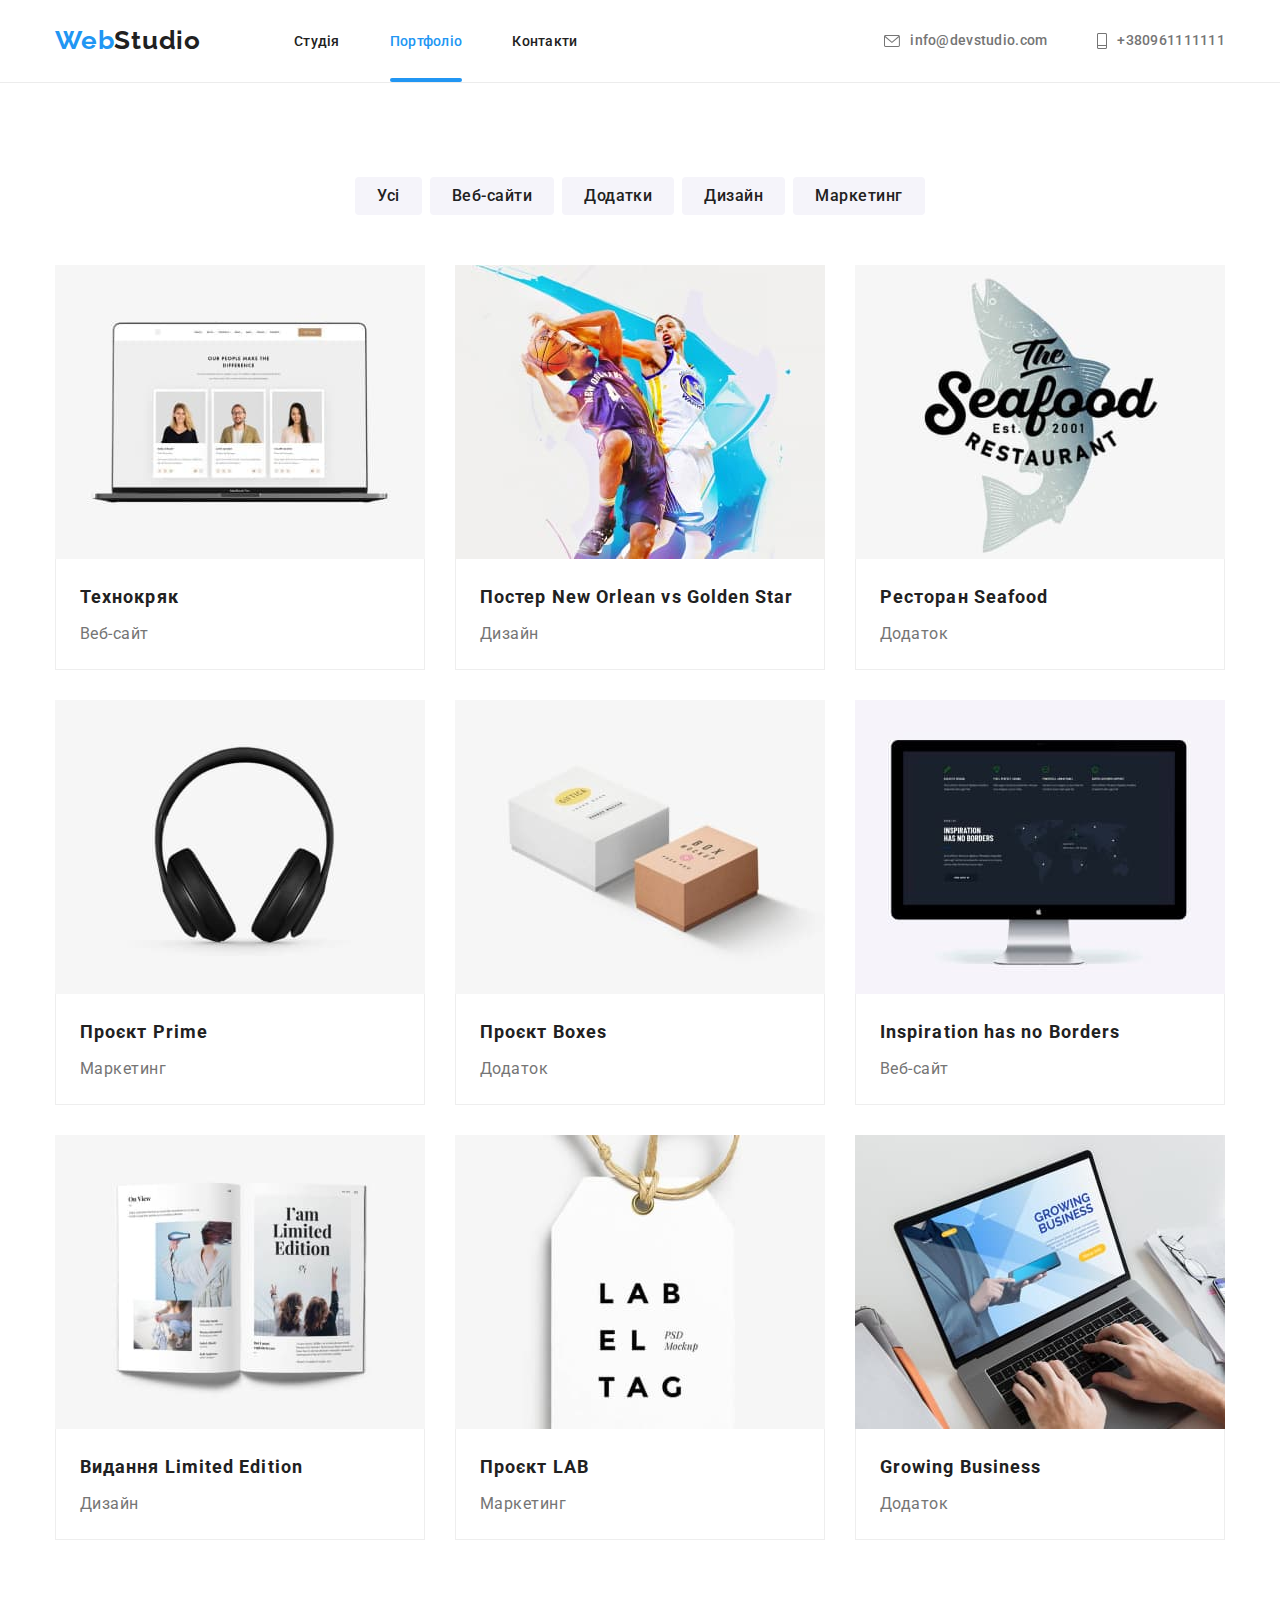
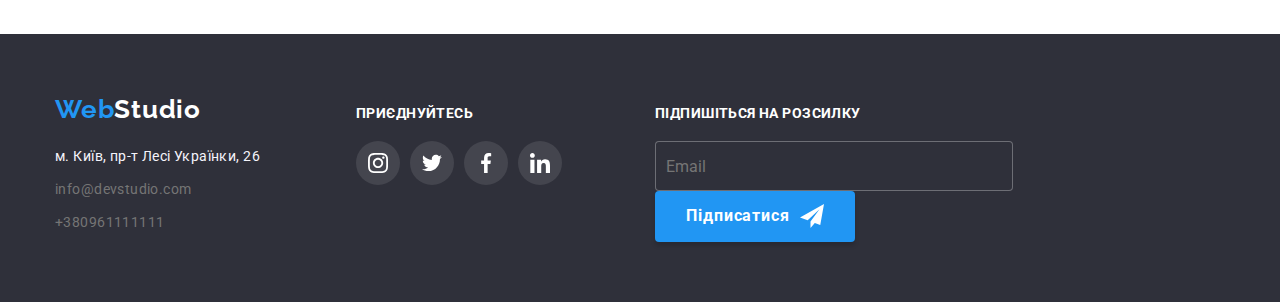
==== commit 0de8e01a: "Update portfolio.html" ====
--- a/portfolio.html
+++ b/portfolio.html
@@ -113,11 +113,12 @@
                     <p class="overlay-description">
                       Ресурс пропонує комплексні пропозиції з різним рівнем
                       функціоналу та сервісів. Все це дозволить відвідувачу
-                      отримати вичерпні відомості про компанію чи приватну особу.
-                    </p>
-                  </div>
-                </div>
-              
+                      отримати вичерпні відомості про компанію чи приватну
+                      особу.
+                    </p>
+                  </div>
+                </div>
+
                 <div class="card-portfolio">
                   <h3 class="portfolio-title">Технокряк</h3>
                   <p class="portfolio-description">Веб-сайт</p>
@@ -128,48 +129,49 @@
             <li class="card">
               <a href="" class="list card-link">
                 <div class="overlay-card">
-                <img
-                  src="./images/img8.jpg"
-                  alt="Постер New Orlean vs Golden Star"
-                  width="370"
-                  class="img"
-                />
-              
-                <div class="overlay">
-                  <p class="overlay-description">
-                    Ресурс пропонує комплексні пропозиції з різним рівнем
-                    функціоналу та сервісів. Все це дозволить відвідувачу
-                    отримати вичерпні відомості про компанію чи приватну особу.
-                  </p>
-                </div>
-              </div>
+                  <img
+                    src="./images/img8.jpg"
+                    alt="Постер New Orlean vs Golden Star"
+                    width="370"
+                    class="img"
+                  />
+
+                  <div class="overlay">
+                    <p class="overlay-description">
+                      Ресурс пропонує комплексні пропозиції з різним рівнем
+                      функціоналу та сервісів. Все це дозволить відвідувачу
+                      отримати вичерпні відомості про компанію чи приватну
+                      особу.
+                    </p>
+                  </div>
+                </div>
                 <div class="card-portfolio">
                   <h3 class="portfolio-title">
                     Постер New Orlean vs Golden Star
                   </h3>
                   <p class="portfolio-description">Дизайн</p>
                 </div>
-              
-              </a>
-            </li>
-
-            <li class="card">
-              <a href="" class="list card-link">
-                <div class="overlay-card">
-                <img
-                  src="./images/img9.jpg"
-                  alt=">Ресторан Seafood"
-                  width="370"
-                  class="img"
-                />
-                <div class="overlay">
-                  <p class="overlay-description">
-                    Ресурс пропонує комплексні пропозиції з різним рівнем
-                    функціоналу та сервісів. Все це дозволить відвідувачу
-                    отримати вичерпні відомості про компанію чи приватну особу.
-                  </p>
-                </div>
-              </div>
+              </a>
+            </li>
+
+            <li class="card">
+              <a href="" class="list card-link">
+                <div class="overlay-card">
+                  <img
+                    src="./images/img9.jpg"
+                    alt=">Ресторан Seafood"
+                    width="370"
+                    class="img"
+                  />
+                  <div class="overlay">
+                    <p class="overlay-description">
+                      Ресурс пропонує комплексні пропозиції з різним рівнем
+                      функціоналу та сервісів. Все це дозволить відвідувачу
+                      отримати вичерпні відомості про компанію чи приватну
+                      особу.
+                    </p>
+                  </div>
+                </div>
                 <div class="card-portfolio">
                   <h3 class="portfolio-title">Ресторан Seafood</h3>
                   <p class="portfolio-description">Додаток</p>
@@ -180,21 +182,22 @@
             <li class="card">
               <a href="" class="list card-link">
                 <div class="overlay-card">
-                <img
-                  src="./images/img10.jpg"
-                  alt="Проєкт Prime"
-                  width="370"
-                  class="img"
-                />
-              
-                <div class="overlay">
-                  <p class="overlay-description">
-                    Ресурс пропонує комплексні пропозиції з різним рівнем
-                    функціоналу та сервісів. Все це дозволить відвідувачу
-                    отримати вичерпні відомості про компанію чи приватну особу.
-                  </p>
-                </div>
-              </div>
+                  <img
+                    src="./images/img10.jpg"
+                    alt="Проєкт Prime"
+                    width="370"
+                    class="img"
+                  />
+
+                  <div class="overlay">
+                    <p class="overlay-description">
+                      Ресурс пропонує комплексні пропозиції з різним рівнем
+                      функціоналу та сервісів. Все це дозволить відвідувачу
+                      отримати вичерпні відомості про компанію чи приватну
+                      особу.
+                    </p>
+                  </div>
+                </div>
                 <div class="card-portfolio">
                   <h3 class="portfolio-title">Проєкт Prime</h3>
                   <p class="portfolio-description">Маркетинг</p>
@@ -205,20 +208,21 @@
             <li class="card">
               <a href="" class="list card-link">
                 <div class="overlay-card">
-                <img
-                  src="./images/img11.jpg"
-                  alt="Проєкт Boxes"
-                  width="370"
-                  class="img"
-                />
-                <div class="overlay">
-                  <p class="overlay-description">
-                    Ресурс пропонує комплексні пропозиції з різним рівнем
-                    функціоналу та сервісів. Все це дозволить відвідувачу
-                    отримати вичерпні відомості про компанію чи приватну особу.
-                  </p>
-                </div>
-              </div>
+                  <img
+                    src="./images/img11.jpg"
+                    alt="Проєкт Boxes"
+                    width="370"
+                    class="img"
+                  />
+                  <div class="overlay">
+                    <p class="overlay-description">
+                      Ресурс пропонує комплексні пропозиції з різним рівнем
+                      функціоналу та сервісів. Все це дозволить відвідувачу
+                      отримати вичерпні відомості про компанію чи приватну
+                      особу.
+                    </p>
+                  </div>
+                </div>
                 <div class="card-portfolio">
                   <h3 class="portfolio-title">Проєкт Boxes</h3>
                   <p class="portfolio-description">Додаток</p>
@@ -229,20 +233,21 @@
             <li class="card">
               <a href="" class="list card-link">
                 <div class="overlay-card">
-                <img
-                  src="./images/img12.jpg"
-                  alt="Inspiration has no Borders"
-                  width="370"
-                  class="img"
-                />
-                <div class="overlay">
-                  <p class="overlay-description">
-                    Ресурс пропонує комплексні пропозиції з різним рівнем
-                    функціоналу та сервісів. Все це дозволить відвідувачу
-                    отримати вичерпні відомості про компанію чи приватну особу.
-                  </p>
-                </div>
-              </div>
+                  <img
+                    src="./images/img12.jpg"
+                    alt="Inspiration has no Borders"
+                    width="370"
+                    class="img"
+                  />
+                  <div class="overlay">
+                    <p class="overlay-description">
+                      Ресурс пропонує комплексні пропозиції з різним рівнем
+                      функціоналу та сервісів. Все це дозволить відвідувачу
+                      отримати вичерпні відомості про компанію чи приватну
+                      особу.
+                    </p>
+                  </div>
+                </div>
                 <div class="card-portfolio">
                   <h3 class="portfolio-title">Inspiration has no Borders</h3>
                   <p class="portfolio-description">Веб-сайт</p>
@@ -253,20 +258,21 @@
             <li class="card">
               <a href="" class="list card-link">
                 <div class="overlay-card">
-                <img
-                  src="./images/img13.jpg"
-                  alt="Видання Limited Edition"
-                  width="370"
-                  class="img"
-                />
-                <div class="overlay">
-                  <p class="overlay-description">
-                    Ресурс пропонує комплексні пропозиції з різним рівнем
-                    функціоналу та сервісів. Все це дозволить відвідувачу
-                    отримати вичерпні відомості про компанію чи приватну особу.
-                  </p>
-                </div>
-              </div>
+                  <img
+                    src="./images/img13.jpg"
+                    alt="Видання Limited Edition"
+                    width="370"
+                    class="img"
+                  />
+                  <div class="overlay">
+                    <p class="overlay-description">
+                      Ресурс пропонує комплексні пропозиції з різним рівнем
+                      функціоналу та сервісів. Все це дозволить відвідувачу
+                      отримати вичерпні відомості про компанію чи приватну
+                      особу.
+                    </p>
+                  </div>
+                </div>
                 <div class="card-portfolio">
                   <h3 class="portfolio-title">Видання Limited Edition</h3>
                   <p class="portfolio-description">Дизайн</p>
@@ -277,20 +283,21 @@
             <li class="card">
               <a href="" class="list card-link">
                 <div class="overlay-card">
-                <img
-                  src="./images/img14.jpg"
-                  alt="Проєкт LAB"
-                  width="370"
-                  class="img"
-                />
-                <div class="overlay">
-                  <p class="overlay-description">
-                    Ресурс пропонує комплексні пропозиції з різним рівнем
-                    функціоналу та сервісів. Все це дозволить відвідувачу
-                    отримати вичерпні відомості про компанію чи приватну особу.
-                  </p>
-                </div>
-              </div>
+                  <img
+                    src="./images/img14.jpg"
+                    alt="Проєкт LAB"
+                    width="370"
+                    class="img"
+                  />
+                  <div class="overlay">
+                    <p class="overlay-description">
+                      Ресурс пропонує комплексні пропозиції з різним рівнем
+                      функціоналу та сервісів. Все це дозволить відвідувачу
+                      отримати вичерпні відомості про компанію чи приватну
+                      особу.
+                    </p>
+                  </div>
+                </div>
                 <div class="card-portfolio">
                   <h3 class="portfolio-title">Проєкт LAB</h3>
                   <p class="portfolio-description">Маркетинг</p>
@@ -301,20 +308,21 @@
             <li class="card">
               <a href="" class="list card-link">
                 <div class="overlay-card">
-                <img
-                  src="./images/img15.jpg"
-                  alt="Growing Business"
-                  width="370"
-                  class="img"
-                />
-                <div class="overlay">
-                  <p class="overlay-description">
-                    Ресурс пропонує комплексні пропозиції з різним рівнем
-                    функціоналу та сервісів. Все це дозволить відвідувачу
-                    отримати вичерпні відомості про компанію чи приватну особу.
-                  </p>
-                </div>
-              </div>
+                  <img
+                    src="./images/img15.jpg"
+                    alt="Growing Business"
+                    width="370"
+                    class="img"
+                  />
+                  <div class="overlay">
+                    <p class="overlay-description">
+                      Ресурс пропонує комплексні пропозиції з різним рівнем
+                      функціоналу та сервісів. Все це дозволить відвідувачу
+                      отримати вичерпні відомості про компанію чи приватну
+                      особу.
+                    </p>
+                  </div>
+                </div>
                 <div class="card-portfolio">
                   <h3 lang="eu" class="portfolio-title">Growing Business</h3>
                   <p class="portfolio-description">Додаток</p>
@@ -400,15 +408,19 @@
           </ul>
         </div>
         <div class="footer-input">
-          <b class="title-icon">ПІДПИШІТЬСЯ НА РОЗСИЛКУ</b> 
-          <ul class="list footer-input-list" >
+          <b class="title-icon">ПІДПИШІТЬСЯ НА РОЗСИЛКУ</b>
+          <ul class="list footer-input-list">
             <li>
-              <label>
-                <input class="footer-input-email" type="email" name="email" placeholder="Email">
-              </label>
+              <input
+                class="footer-input-email"
+                type="email"
+                name="email"
+                placeholder="Email"
+              />
             </li>
             <li>
-              <button type="submit" class="btn-footer">Підписатися 
+              <button type="submit" class="btn-footer">
+                Підписатися
                 <svg width="24px" height="24px">
                   <use href="./images/symbol-defs.svg#icon-send"></use>
                 </svg>
--- a/css/styles.css
+++ b/css/styles.css
@@ -657,7 +657,6 @@
   transition: color 250ms cubic-bezier(0.4, 0, 0.2, 1);
 }
 
-
 .list-footer-icon {
   display: flex;
   gap: 10px;
@@ -706,13 +705,13 @@
   margin-left: 93px;
 }
 
-
-.footer-input-list {
+.footer-form {
   display: flex;
   gap: 12px;
 }
 
 .footer-input-email {
+  outline: none;
   width: 358px;
   height: 50px;
   padding-left: 10px;
@@ -720,6 +719,7 @@
   background-color: var(--footer-color);
   border: 1px solid rgba(255, 255, 255, 0.3);
   border-radius: 4px;
+  color: var(--primary-text-color);
 }
 
 .btn-footer {
@@ -810,14 +810,12 @@
   border-radius: 16px;
   border: 1px solid rgba(0, 0, 0, 0.1);
 
-  transition: fill 250ms cubic-bezier(0.4, 0, 0.2, 1),
-    border 250ms cubic-bezier(0.4, 0, 0.2, 1);
+  transition: fill 250ms cubic-bezier(0.4, 0, 0.2, 1);
 }
 
 .button-close:hover,
 .button-close:focus {
   fill: var(--accent-color);
-  border-color: var(--accent-color);
 }
 
 .title-modal {
@@ -858,6 +856,7 @@
 
 .form-input {
   padding-left: 40px;
+  outline: none;
 
   height: 40px;
   border: 1px solid rgba(33, 33, 33, 0.2);
@@ -885,14 +884,19 @@
 
 .textarea {
   resize: none;
+  outline: none;
   height: 120px;
   padding: 12px 16px;
 
   border: 1px solid rgba(33, 33, 33, 0.2);
+  border-radius: 4px;
   transition: border 250ms cubic-bezier(0.4, 0, 0.2, 1);
-}
+  color: var(--primary-text-color);
+}
+
 .textarea:focus {
-  border: var(--accent-color);
+  border: 1px solid var(--accent-color);
+  
 }
 
 .checkbox {
@@ -918,15 +922,17 @@
     fill 250ms cubic-bezier(0.4, 0, 0.2, 1);
 }
 
-.checkbox:checked + .checkbox-icon {
+.checkbox:checked + .checkbox-icon,
+.checkbox:focus + .checkbox-icon {
   border-color: transparent;
   background-color: var(--accent-color);
   background-image: url("../images/check.svg");
   background-size: contain;
   background-origin: border-box;
-  background-repeat: no-repeat;
+  background-repeat: no-repeat;  
   background-position: 50% 50%;
 }
+
 
 .label-checkbox {
   display: flex;
@@ -953,7 +959,7 @@
   cursor: pointer;
   border: none;
   border-radius: 4px;
-  
+
   box-shadow: 0px 4px 4px rgb(0 0 0 / 15%);
   transition: background-color 250ms cubic-bezier(0.4, 0, 0.2, 1);
 
